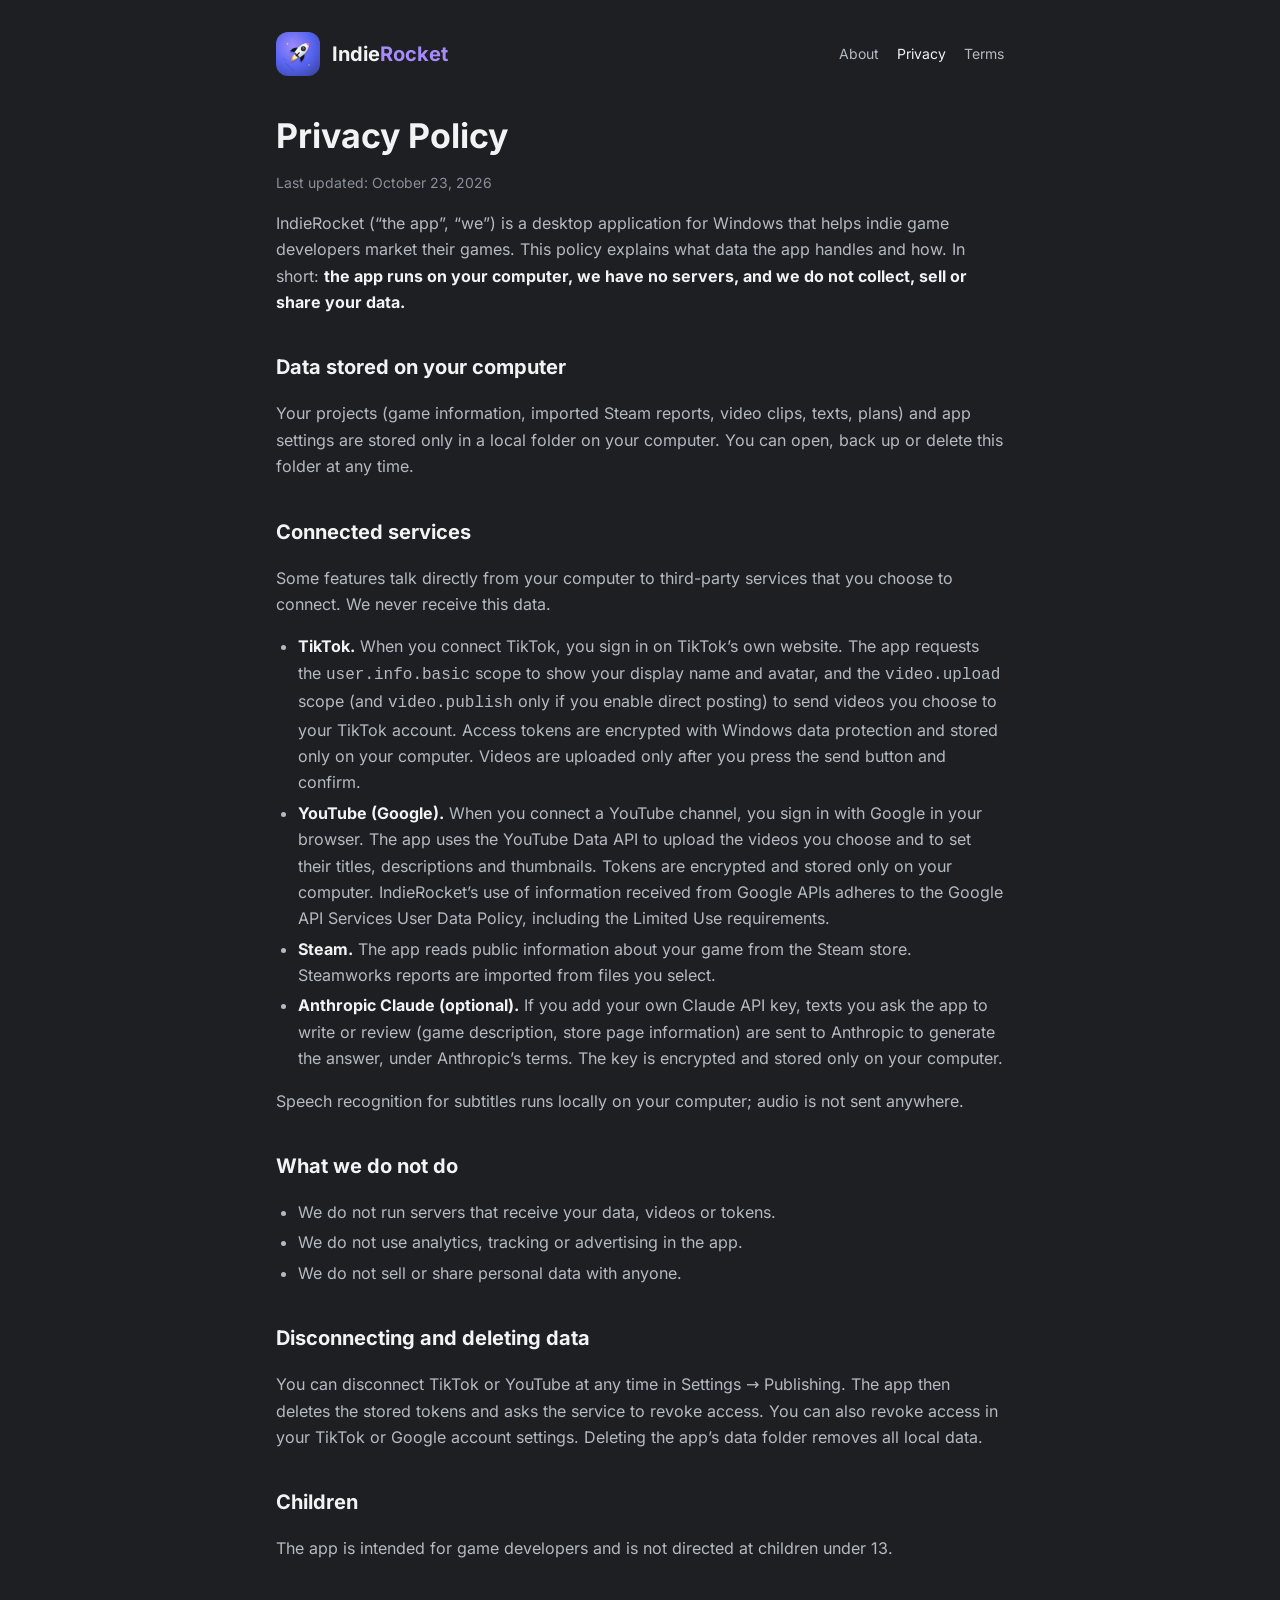
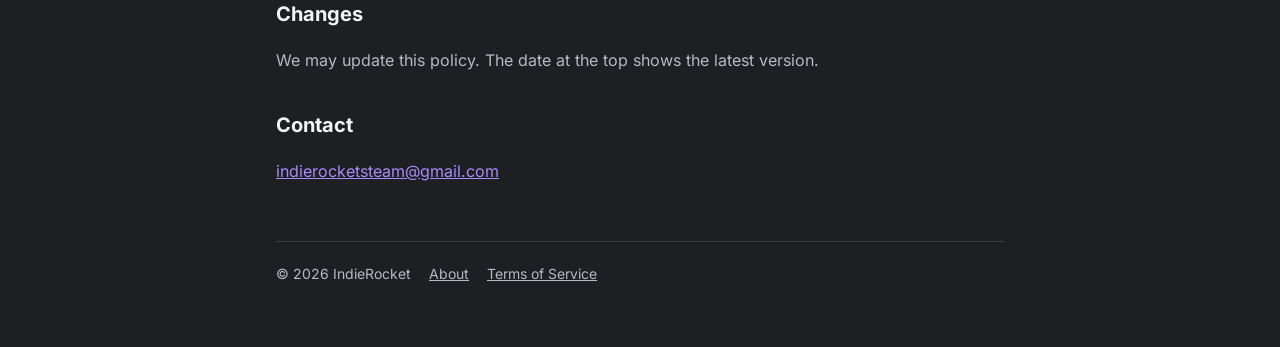
==== privacy.html @ 15a9a686 "Publish IndieRocket site: about, privacy policy, terms" ====
<!doctype html>
<html lang="en">
<head>
  <meta charset="utf-8">
  <meta name="viewport" content="width=device-width, initial-scale=1">
  <title>Privacy Policy — IndieRocket</title>
  <link rel="icon" href="icon.png">
  <link rel="stylesheet" href="style.css">
</head>
<body>
  <div class="wrap">
    <header>
      <img src="icon.png" alt="">
      <a class="brand" href="./">Indie<span>Rocket</span></a>
      <nav>
        <a href="./">About</a>
        <a href="privacy.html" aria-current="page">Privacy</a>
        <a href="terms.html">Terms</a>
      </nav>
    </header>

    <h1>Privacy Policy</h1>
    <p class="muted">Last updated: October 23, 2026</p>

    <p>IndieRocket (“the app”, “we”) is a desktop application for Windows that helps indie game developers market their games. This policy explains what data the app handles and how. In short: <strong>the app runs on your computer, we have no servers, and we do not collect, sell or share your data.</strong></p>

    <h2>Data stored on your computer</h2>
    <p>Your projects (game information, imported Steam reports, video clips, texts, plans) and app settings are stored only in a local folder on your computer. You can open, back up or delete this folder at any time.</p>

    <h2>Connected services</h2>
    <p>Some features talk directly from your computer to third-party services that you choose to connect. We never receive this data.</p>
    <ul>
      <li><strong>TikTok.</strong> When you connect TikTok, you sign in on TikTok’s own website. The app requests the <code>user.info.basic</code> scope to show your display name and avatar, and the <code>video.upload</code> scope (and <code>video.publish</code> only if you enable direct posting) to send videos you choose to your TikTok account. Access tokens are encrypted with Windows data protection and stored only on your computer. Videos are uploaded only after you press the send button and confirm.</li>
      <li><strong>YouTube (Google).</strong> When you connect a YouTube channel, you sign in with Google in your browser. The app uses the YouTube Data API to upload the videos you choose and to set their titles, descriptions and thumbnails. Tokens are encrypted and stored only on your computer. IndieRocket’s use of information received from Google APIs adheres to the Google API Services User Data Policy, including the Limited Use requirements.</li>
      <li><strong>Steam.</strong> The app reads public information about your game from the Steam store. Steamworks reports are imported from files you select.</li>
      <li><strong>Anthropic Claude (optional).</strong> If you add your own Claude API key, texts you ask the app to write or review (game description, store page information) are sent to Anthropic to generate the answer, under Anthropic’s terms. The key is encrypted and stored only on your computer.</li>
    </ul>
    <p>Speech recognition for subtitles runs locally on your computer; audio is not sent anywhere.</p>

    <h2>What we do not do</h2>
    <ul>
      <li>We do not run servers that receive your data, videos or tokens.</li>
      <li>We do not use analytics, tracking or advertising in the app.</li>
      <li>We do not sell or share personal data with anyone.</li>
    </ul>

    <h2>Disconnecting and deleting data</h2>
    <p>You can disconnect TikTok or YouTube at any time in Settings → Publishing. The app then deletes the stored tokens and asks the service to revoke access. You can also revoke access in your TikTok or Google account settings. Deleting the app’s data folder removes all local data.</p>

    <h2>Children</h2>
    <p>The app is intended for game developers and is not directed at children under 13.</p>

    <h2>Changes</h2>
    <p>We may update this policy. The date at the top shows the latest version.</p>

    <h2>Contact</h2>
    <p><a href="mailto:indierocketsteam@gmail.com">indierocketsteam@gmail.com</a></p>

    <footer>
      <span>© 2026 IndieRocket</span>
      <a href="./">About</a>
      <a href="terms.html">Terms of Service</a>
    </footer>
  </div>
</body>
</html>
---- style.css ----
/* Публичный сайт IndieRocket: о приложении + юридические страницы. Палитра — как у бренда (brand/youtube/README.md). */
@font-face {
  font-family: 'Inter';
  font-weight: 100 900;
  src: url('inter.woff2') format('woff2');
}

:root {
  --bg: #1e1f22;
  --surface: #2b2d31;
  --line: #3a3c42;
  --ink: #f2f3f5;
  --ink-2: #b5bac1;
  --accent: #5865f2;
  --lavender: #a78bfa;
}

* { box-sizing: border-box; }

body {
  margin: 0;
  background: var(--bg);
  color: var(--ink-2);
  font: 16px/1.65 'Inter', system-ui, sans-serif;
}

.wrap { max-width: 760px; margin: 0 auto; padding: 32px 16px 64px; }

header { display: flex; align-items: center; gap: 12px; margin-bottom: 40px; }
header img { width: 44px; height: 44px; border-radius: 12px; }
header a.brand { color: var(--ink); font-weight: 700; font-size: 20px; text-decoration: none; }
header a.brand span { color: var(--lavender); }
nav { margin-left: auto; display: flex; gap: 18px; flex-wrap: wrap; font-size: 14px; }
nav a { color: var(--ink-2); text-decoration: none; }
nav a:hover, nav a[aria-current] { color: var(--ink); }

h1 { color: var(--ink); font-size: 34px; line-height: 1.2; margin: 0 0 8px; }
h2 { color: var(--ink); font-size: 20px; margin: 36px 0 8px; }
.muted { font-size: 14px; color: #8a8f98; }
a { color: var(--lavender); }
strong { color: var(--ink); }
ul { padding-left: 22px; }
li { margin: 4px 0; }

.hero { padding: 28px; border: 1px solid var(--line); border-radius: 18px; background: var(--surface); }
.hero p { font-size: 18px; margin: 12px 0 0; }
.cards { display: grid; grid-template-columns: repeat(auto-fit, minmax(160px, 1fr)); gap: 12px; margin-top: 24px; }
.card { padding: 18px; border: 1px solid var(--line); border-radius: 14px; }
.card b { display: block; color: var(--ink); margin-bottom: 4px; }

footer { margin-top: 56px; padding-top: 20px; border-top: 1px solid var(--line); font-size: 14px; display: flex; gap: 18px; flex-wrap: wrap; }
footer a { color: var(--ink-2); }
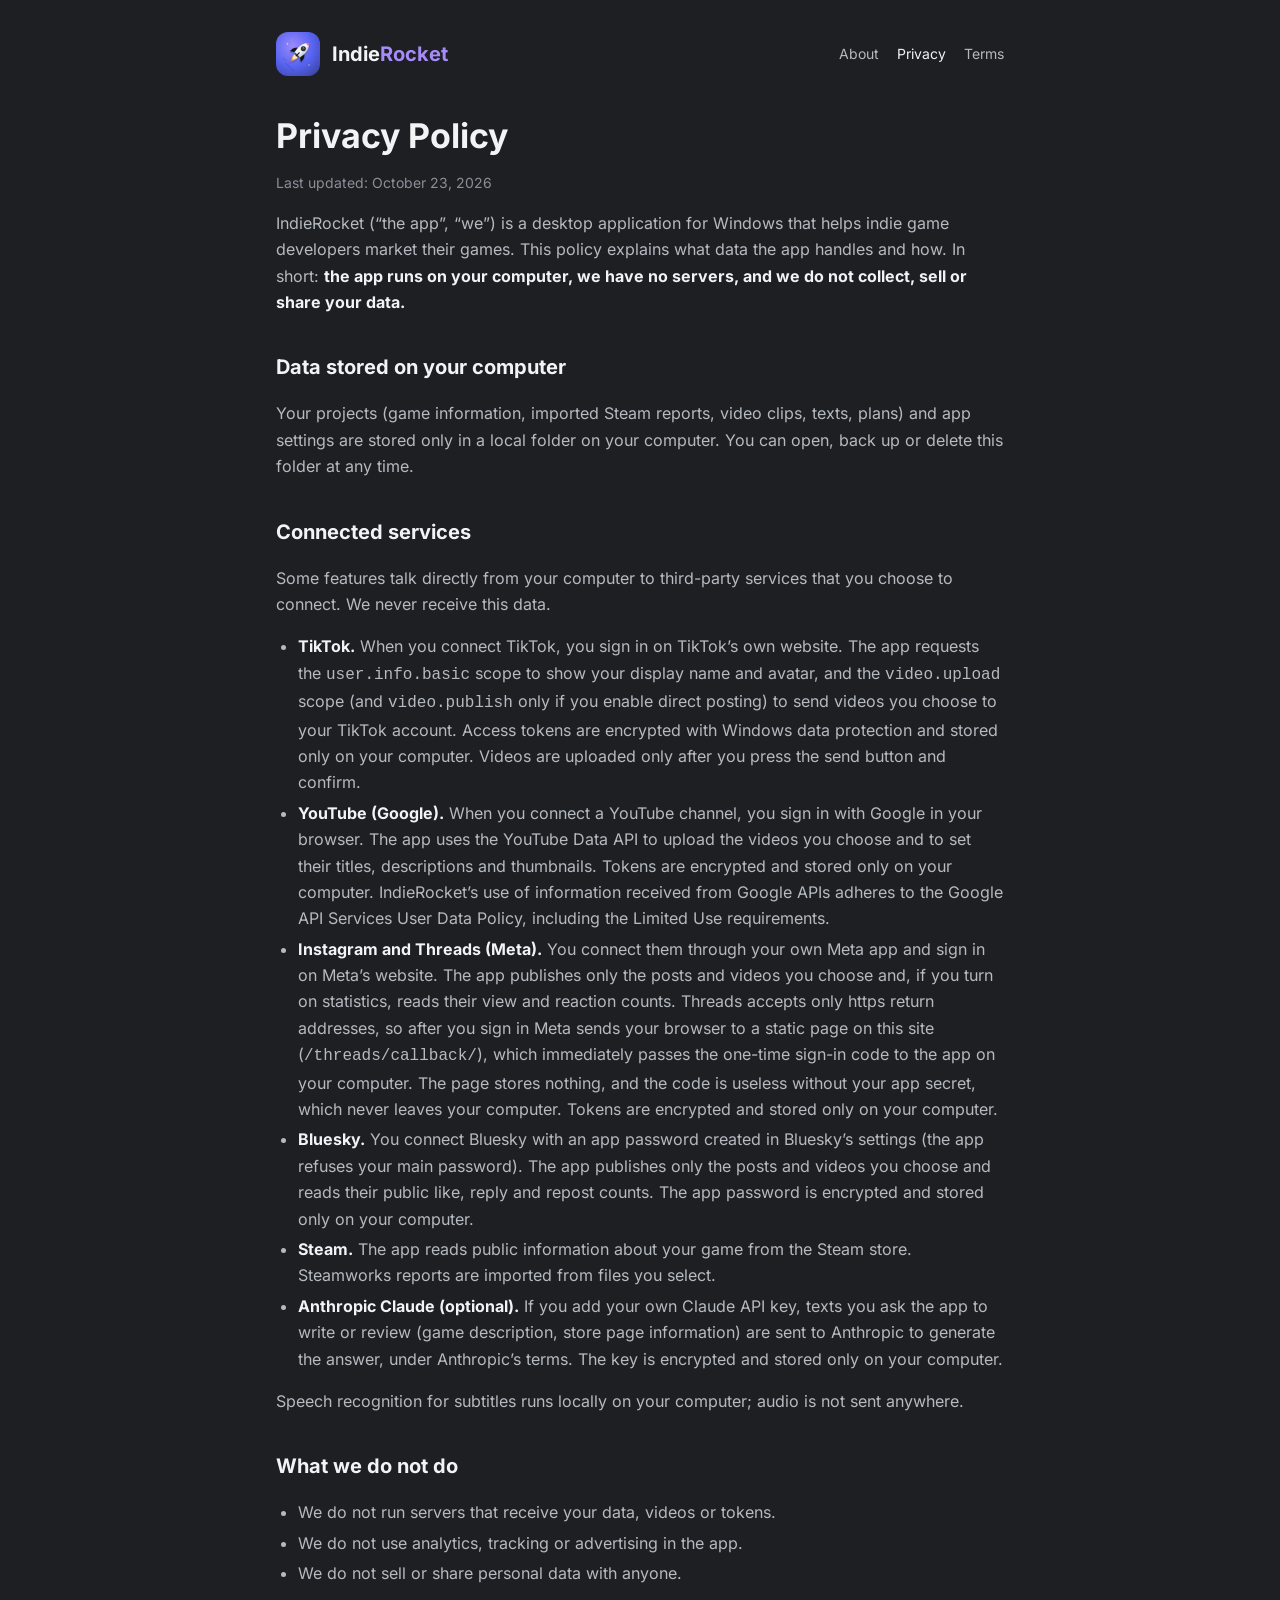
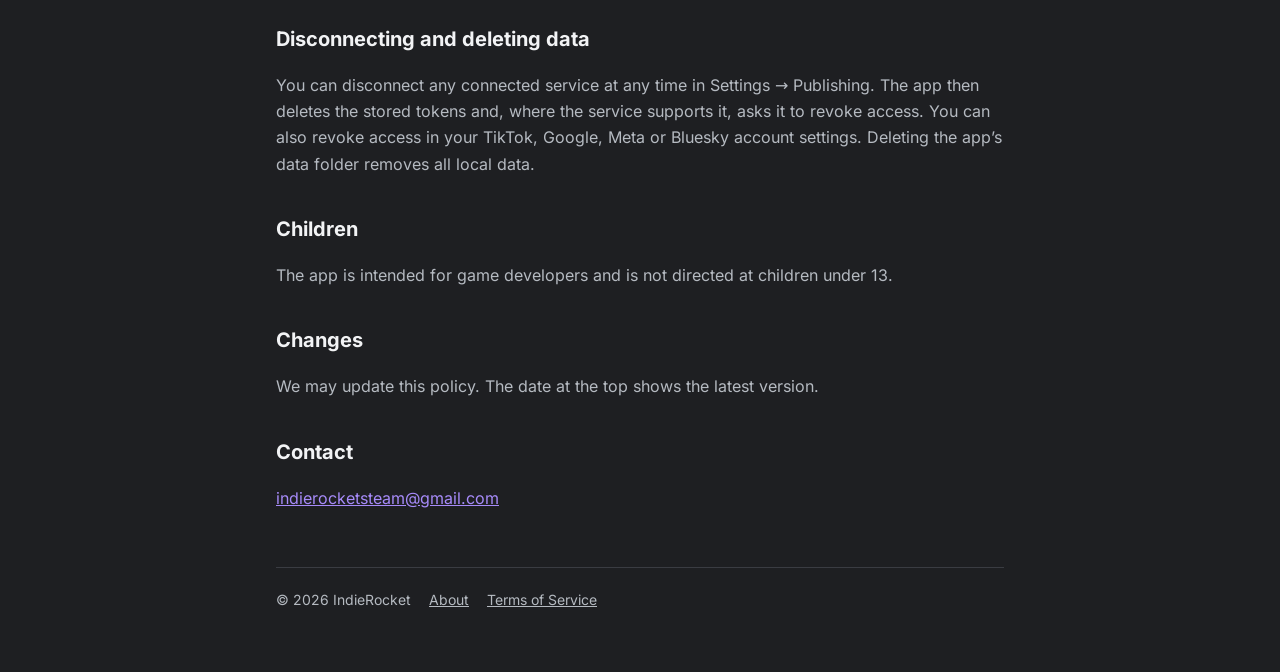
==== commit 89712bd4: "Add Threads sign-in return page and describe Meta and Bluesky in privacy policy Co-Authored-By: Clau" ====
--- a/privacy.html
+++ b/privacy.html
@@ -32,6 +32,8 @@
     <ul>
       <li><strong>TikTok.</strong> When you connect TikTok, you sign in on TikTok’s own website. The app requests the <code>user.info.basic</code> scope to show your display name and avatar, and the <code>video.upload</code> scope (and <code>video.publish</code> only if you enable direct posting) to send videos you choose to your TikTok account. Access tokens are encrypted with Windows data protection and stored only on your computer. Videos are uploaded only after you press the send button and confirm.</li>
       <li><strong>YouTube (Google).</strong> When you connect a YouTube channel, you sign in with Google in your browser. The app uses the YouTube Data API to upload the videos you choose and to set their titles, descriptions and thumbnails. Tokens are encrypted and stored only on your computer. IndieRocket’s use of information received from Google APIs adheres to the Google API Services User Data Policy, including the Limited Use requirements.</li>
+      <li><strong>Instagram and Threads (Meta).</strong> You connect them through your own Meta app and sign in on Meta’s website. The app publishes only the posts and videos you choose and, if you turn on statistics, reads their view and reaction counts. Threads accepts only https return addresses, so after you sign in Meta sends your browser to a static page on this site (<code>/threads/callback/</code>), which immediately passes the one-time sign-in code to the app on your computer. The page stores nothing, and the code is useless without your app secret, which never leaves your computer. Tokens are encrypted and stored only on your computer.</li>
+      <li><strong>Bluesky.</strong> You connect Bluesky with an app password created in Bluesky’s settings (the app refuses your main password). The app publishes only the posts and videos you choose and reads their public like, reply and repost counts. The app password is encrypted and stored only on your computer.</li>
       <li><strong>Steam.</strong> The app reads public information about your game from the Steam store. Steamworks reports are imported from files you select.</li>
       <li><strong>Anthropic Claude (optional).</strong> If you add your own Claude API key, texts you ask the app to write or review (game description, store page information) are sent to Anthropic to generate the answer, under Anthropic’s terms. The key is encrypted and stored only on your computer.</li>
     </ul>
@@ -45,7 +47,7 @@
     </ul>
 
     <h2>Disconnecting and deleting data</h2>
-    <p>You can disconnect TikTok or YouTube at any time in Settings → Publishing. The app then deletes the stored tokens and asks the service to revoke access. You can also revoke access in your TikTok or Google account settings. Deleting the app’s data folder removes all local data.</p>
+    <p>You can disconnect any connected service at any time in Settings → Publishing. The app then deletes the stored tokens and, where the service supports it, asks it to revoke access. You can also revoke access in your TikTok, Google, Meta or Bluesky account settings. Deleting the app’s data folder removes all local data.</p>
 
     <h2>Children</h2>
     <p>The app is intended for game developers and is not directed at children under 13.</p>
